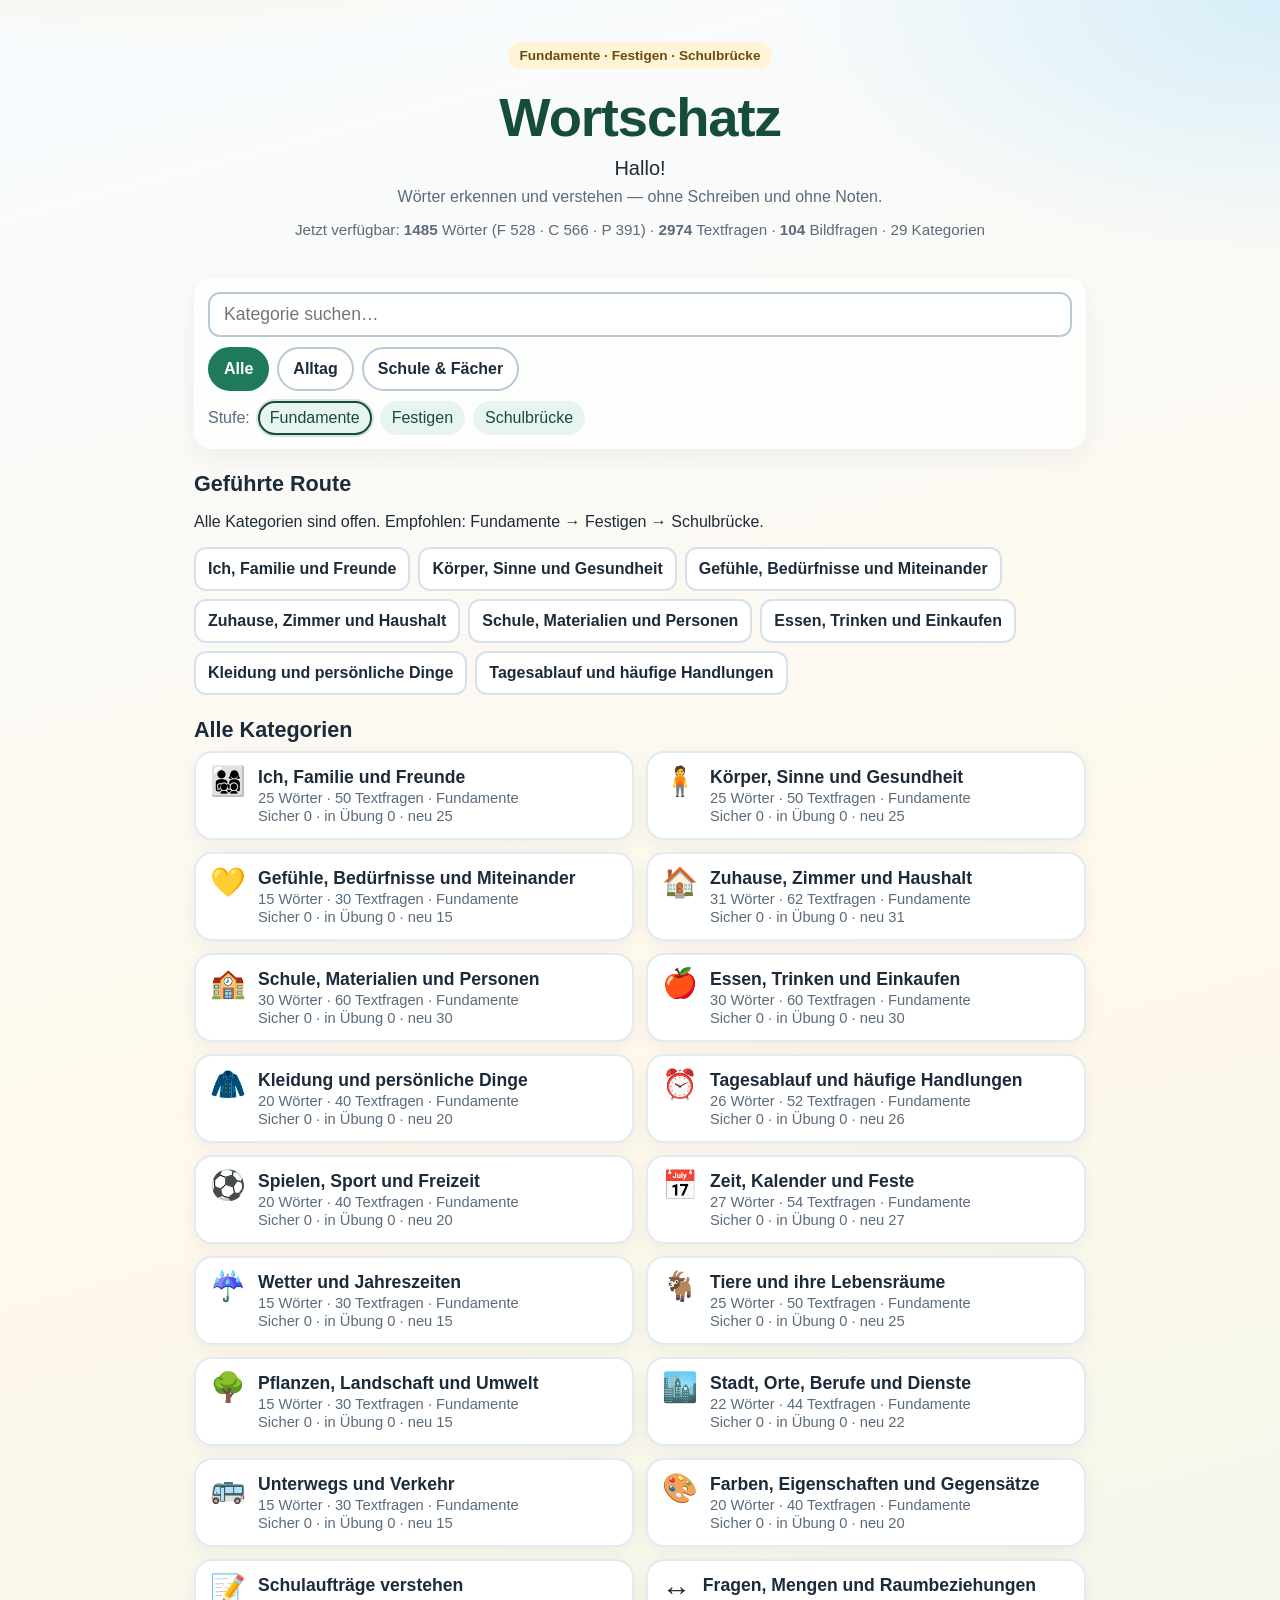
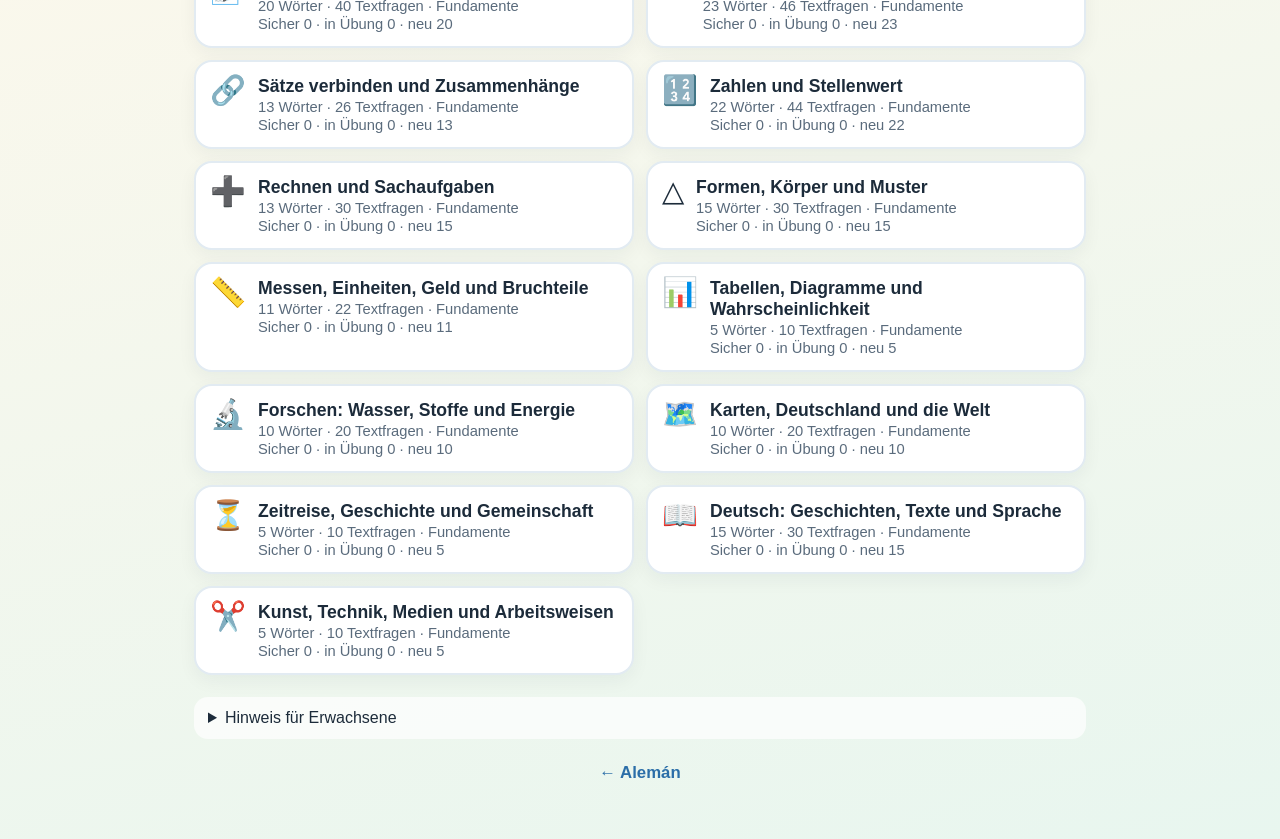
==== index.html @ 7591ca4e "Add files via upload" ====
<!DOCTYPE html>
<html lang="de">
<head>
  <meta charset="utf-8">
  <meta name="viewport" content="width=device-width, initial-scale=1">
  <meta name="color-scheme" content="light">
  <title>Wortschatz — Fundamente</title>
  <link rel="stylesheet" href="assets/css/wortschatz.css">
</head>
<body class="wz-body">
  <div class="wz-wrap" id="wzHub"></div>
  <script src="assets/js/config.js"></script>
  <script src="assets/js/progress.js"></script>
  <script src="assets/js/speech.js"></script>
  <script src="assets/js/scenes.js"></script>
  <script src="assets/js/data.js"></script>
  <script src="assets/js/hub.js"></script>
</body>
</html>
---- assets/css/wortschatz.css ----
:root {
  --wz-ink: #1c2b3a;
  --wz-muted: #5a6b7c;
  --wz-paper: #fffdf8;
  --wz-card: #ffffff;
  --wz-accent: #1f7a5c;
  --wz-accent-2: #c45c26;
  --wz-sky: #d7eef8;
  --wz-sun: #ffe7b3;
  --wz-ok: #1f7a5c;
  --wz-bad: #b33a3a;
  --wz-assist: #8a6d1b;
  --wz-radius: 18px;
  --wz-touch: 44px;
  --wz-font: "Segoe UI", "Trebuchet MS", "Noto Sans", sans-serif;
  --wz-display: "Trebuchet MS", "Segoe UI", sans-serif;
}

* { box-sizing: border-box; }
html { -webkit-text-size-adjust: 100%; }
body.wz-body {
  margin: 0;
  font-family: var(--wz-font);
  color: var(--wz-ink);
  background:
    radial-gradient(1200px 500px at 10% -10%, var(--wz-sun), transparent 60%),
    radial-gradient(900px 480px at 100% 0%, var(--wz-sky), transparent 55%),
    linear-gradient(165deg, #f7fbff 0%, #fff8eb 45%, #e8f6ef 100%);
  min-height: 100vh;
}
.wz-wrap { max-width: 920px; margin: 0 auto; padding: 16px 14px 40px; }

.visually-hidden {
  position: absolute !important;
  height: 1px; width: 1px;
  overflow: hidden; clip: rect(1px, 1px, 1px, 1px);
  white-space: nowrap;
}

.wz-hero { text-align: center; padding: 12px 8px 8px; }
.wz-brand {
  font-family: var(--wz-display);
  font-size: clamp(2.2rem, 8vw, 3.4rem);
  margin: 4px 0 8px;
  letter-spacing: -0.02em;
  color: #154c3a;
}
.wz-draft {
  display: inline-block;
  background: #fff4d6;
  color: #6a4b10;
  border-radius: 999px;
  padding: 6px 12px;
  font-size: 0.85rem;
  font-weight: 700;
}
.wz-hello { font-size: 1.25rem; margin: 8px 0; }
.wz-lead { color: var(--wz-muted); margin: 0 auto 8px; max-width: 34rem; }
.wz-counts { font-size: 0.95rem; color: var(--wz-muted); }

.wz-controls {
  background: rgba(255,255,255,0.75);
  border-radius: var(--wz-radius);
  padding: 14px;
  margin: 16px 0;
  box-shadow: 0 8px 24px rgba(28,43,58,0.06);
}
.wz-search-wrap input {
  width: 100%;
  min-height: var(--wz-touch);
  font-size: 1.1rem;
  border: 2px solid #b7c9d6;
  border-radius: 12px;
  padding: 10px 14px;
  background: #fff;
}
.wz-filters { display: flex; flex-wrap: wrap; gap: 8px; margin-top: 10px; }
.wz-chip, .wz-btn, .wz-choice, .wz-door {
  min-height: var(--wz-touch);
  font: inherit;
  cursor: pointer;
}
.wz-chip {
  border: 2px solid #b7c9d6;
  background: #fff;
  border-radius: 999px;
  padding: 8px 14px;
  font-weight: 700;
  color: var(--wz-ink);
}
.wz-chip.is-on { background: var(--wz-accent); color: #fff; border-color: var(--wz-accent); }
.wz-level-row { margin-top: 10px; color: var(--wz-muted); display: flex; flex-wrap: wrap; gap: 8px; align-items: center; }
.wz-pill {
  display: inline-block;
  padding: 6px 10px;
  border-radius: 999px;
  background: #e7f5ee;
  color: #154c3a;
  font-weight: 700;
  font-size: 0.9rem;
}
.wz-pill.is-soon { background: #eee; color: #777; font-weight: 600; }
.wz-level-chip {
  border: 2px solid transparent;
  cursor: pointer;
  font: inherit;
}
.wz-level-chip.is-selected {
  border-color: #154c3a;
  box-shadow: 0 0 0 2px rgba(21, 76, 58, 0.15);
}

.wz-route, .wz-doors, .wz-adult { margin: 22px 0; }
.wz-route h2, .wz-doors h2 { font-size: 1.35rem; margin-bottom: 8px; }
.wz-route-list { display: flex; flex-wrap: wrap; gap: 8px; list-style: none; padding: 0; margin: 0; }
.wz-route-list li a {
  display: inline-flex; align-items: center;
  min-height: var(--wz-touch);
  padding: 8px 12px;
  background: #fff;
  border-radius: 12px;
  text-decoration: none;
  color: var(--wz-ink);
  border: 2px solid #d5e2ec;
  font-weight: 650;
}

.wz-door-grid {
  display: grid;
  grid-template-columns: 1fr;
  gap: 12px;
}
@media (min-width: 640px) {
  .wz-door-grid { grid-template-columns: 1fr 1fr; }
}
.wz-door {
  display: flex;
  gap: 12px;
  align-items: flex-start;
  text-decoration: none;
  color: inherit;
  background: var(--wz-card);
  border-radius: var(--wz-radius);
  padding: 14px;
  border: 2px solid #e2ebf2;
  box-shadow: 0 6px 18px rgba(28,43,58,0.05);
  transition: transform 0.15s ease, border-color 0.15s ease;
}
.wz-door:hover, .wz-door:focus-visible {
  transform: translateY(-2px);
  border-color: var(--wz-accent);
  outline: none;
}
.wz-door-emoji { font-size: 1.8rem; line-height: 1; }
.wz-door-title { display: block; font-weight: 800; font-size: 1.1rem; }
.wz-door-meta, .wz-door-prog { display: block; color: var(--wz-muted); font-size: 0.92rem; margin-top: 2px; }

.wz-adult details {
  background: rgba(255,255,255,0.7);
  border-radius: 14px;
  padding: 12px 14px;
}
.wz-adult-body { color: var(--wz-muted); font-size: 0.95rem; }
.wz-footer-nav { text-align: center; margin-top: 24px; }
.wz-footer-nav a { color: #2b6ea8; font-weight: 700; text-decoration: none; font-size: 1.05rem; }

/* Game runtime */
.wz-top {
  display: flex; flex-wrap: wrap; gap: 10px; align-items: center;
  margin-bottom: 12px;
}
.wz-back {
  min-height: var(--wz-touch);
  display: inline-flex; align-items: center;
  padding: 8px 12px;
  text-decoration: none;
  color: #2b6ea8;
  font-weight: 700;
  border-radius: 12px;
  background: rgba(255,255,255,0.7);
}
.wz-cat-title { margin: 0; font-size: 1.35rem; }
.wz-cat-sub { margin: 2px 0 0; color: var(--wz-muted); }
.wz-progress-mini {
  margin-left: auto;
  background: #fff;
  border-radius: 999px;
  padding: 8px 12px;
  font-weight: 800;
  border: 2px solid #d5e2ec;
}
.wz-card {
  background: var(--wz-card);
  border-radius: 22px;
  padding: 18px 16px;
  box-shadow: 0 10px 28px rgba(28,43,58,0.08);
  border: 2px solid #e8eef4;
}
.wz-mode-label {
  display: inline-block;
  background: #e7f5ee;
  color: #154c3a;
  font-weight: 800;
  font-size: 0.85rem;
  padding: 6px 10px;
  border-radius: 999px;
  margin: 0 0 10px;
}
.wz-lemma { font-size: clamp(1.8rem, 6vw, 2.4rem); font-weight: 900; margin: 8px 0; color: #154c3a; }
.wz-grammar { font-size: 1.1rem; font-weight: 700; color: #3d5a6c; }
.wz-def { font-size: 1.2rem; line-height: 1.45; margin: 12px 0 6px; }
.wz-example { font-size: 1.12rem; line-height: 1.4; color: var(--wz-muted); font-style: italic; }
.wz-prompt { font-size: 1.2rem; line-height: 1.35; margin: 0 0 10px; }
.wz-stimulus {
  background: #f4f8fb;
  border-radius: 14px;
  padding: 12px 14px;
  font-size: 1.15rem;
  line-height: 1.45;
  margin-bottom: 12px;
  border: 2px solid #d9e6f0;
}
.wz-scene, .wz-choice-scene {
  background: #f8fafc;
  border-radius: 12px;
  padding: 6px;
  border: 2px solid #d9e6f0;
  margin: 8px 0;
}
.wz-stim-scene {
  max-width: 280px;
  margin-left: auto;
  margin-right: auto;
}
.wz-choices {
  display: grid;
  gap: 10px;
  grid-template-columns: 1fr;
}
/* Compact compare grid for scene/image options (3 choices → 2+1) */
.wz-choices.wz-choices--scenes {
  grid-template-columns: repeat(2, minmax(0, 1fr));
  gap: 8px;
  align-items: stretch;
}
.wz-choices.wz-choices--scenes .wz-choice {
  min-height: var(--wz-touch);
  padding: 6px;
  display: flex;
  flex-direction: column;
  justify-content: center;
  text-align: center;
}
.wz-choices.wz-choices--scenes .wz-choice:last-child:nth-child(odd) {
  grid-column: 1 / -1;
  max-width: 50%;
  justify-self: center;
  width: 100%;
}
.wz-choices.wz-choices--scenes .wz-choice-scene {
  margin: 0;
  padding: 4px;
  border-width: 1px;
  flex: 1;
}
.wz-choices.wz-choices--scenes .wz-choice-scene svg {
  width: 100%;
  height: auto;
  max-height: 118px;
}
.wz-choice {
  text-align: left;
  width: 100%;
  border: 3px solid #c9d7e4;
  background: #fff;
  border-radius: 16px;
  padding: 12px 14px;
  font-size: 1.15rem;
  font-weight: 700;
  color: var(--wz-ink);
  min-height: var(--wz-touch);
}
.wz-choice[aria-pressed="true"] { border-color: #2b6ea8; background: #eaf4ff; }
.wz-choice.is-correct {
  border-color: var(--wz-ok);
  background: #e5f7ee;
  box-shadow: inset 0 0 0 2px var(--wz-ok);
}
.wz-choice.is-wrong {
  border-color: var(--wz-bad);
  background: #fdecec;
  box-shadow: inset 0 0 0 2px var(--wz-bad);
}
.wz-choice:focus-visible, .wz-btn:focus-visible, .wz-chip:focus-visible, .wz-back:focus-visible {
  outline: 3px solid #2b6ea8;
  outline-offset: 2px;
}
.wz-feedback {
  margin-top: 12px;
  padding: 12px;
  border-radius: 12px;
  font-weight: 700;
}
.wz-feedback.is-ok { background: #e5f7ee; color: #145c3f; }
.wz-feedback.is-bad { background: #fdecec; color: #7a2020; }
.wz-feedback.is-assist { background: #fff4d6; color: #6a4b10; }

.wz-actions {
  display: flex; flex-wrap: wrap; gap: 10px;
  margin-top: 14px;
}
.wz-btn {
  display: inline-flex; align-items: center; justify-content: center;
  border: 0;
  border-radius: 14px;
  padding: 12px 18px;
  font-weight: 800;
  font-size: 1.1rem;
  text-decoration: none;
  color: #fff;
}
.wz-btn-primary { background: var(--wz-accent); }
.wz-btn-secondary { background: #2b6ea8; }
.wz-btn-ghost { background: #8a94a8; }
.wz-btn:disabled { opacity: 0.5; cursor: not-allowed; }

.wz-help-panel { margin-top: 10px; }
.wz-help-box {
  background: #fff8e8;
  border: 2px solid #e6d2a0;
  border-radius: 14px;
  padding: 12px 14px;
}
.wz-help-warn { color: #8a6d1b; font-size: 0.92rem; }
.wz-voice-note { color: var(--wz-muted); font-size: 0.95rem; }
.wz-stats { padding-left: 1.1rem; font-size: 1.05rem; }
.wz-note { color: var(--wz-muted); font-size: 0.95rem; }
.wz-loading, .wz-error { text-align: center; padding: 40px 12px; font-size: 1.15rem; }

@media (max-width: 420px) {
  .wz-wrap { padding: 10px 10px 28px; }
  .wz-card { padding: 12px 10px; }
  .wz-choices.wz-choices--scenes {
    gap: 6px;
  }
  .wz-choices.wz-choices--scenes .wz-choice-scene svg {
    max-height: 100px;
  }
  .wz-stim-scene {
    max-width: 220px;
  }
  .wz-def, .wz-stimulus { font-size: 1.08rem; }
}

@media (prefers-reduced-motion: reduce) {
  .wz-door { transition: none; }
  .wz-door:hover { transform: none; }
}
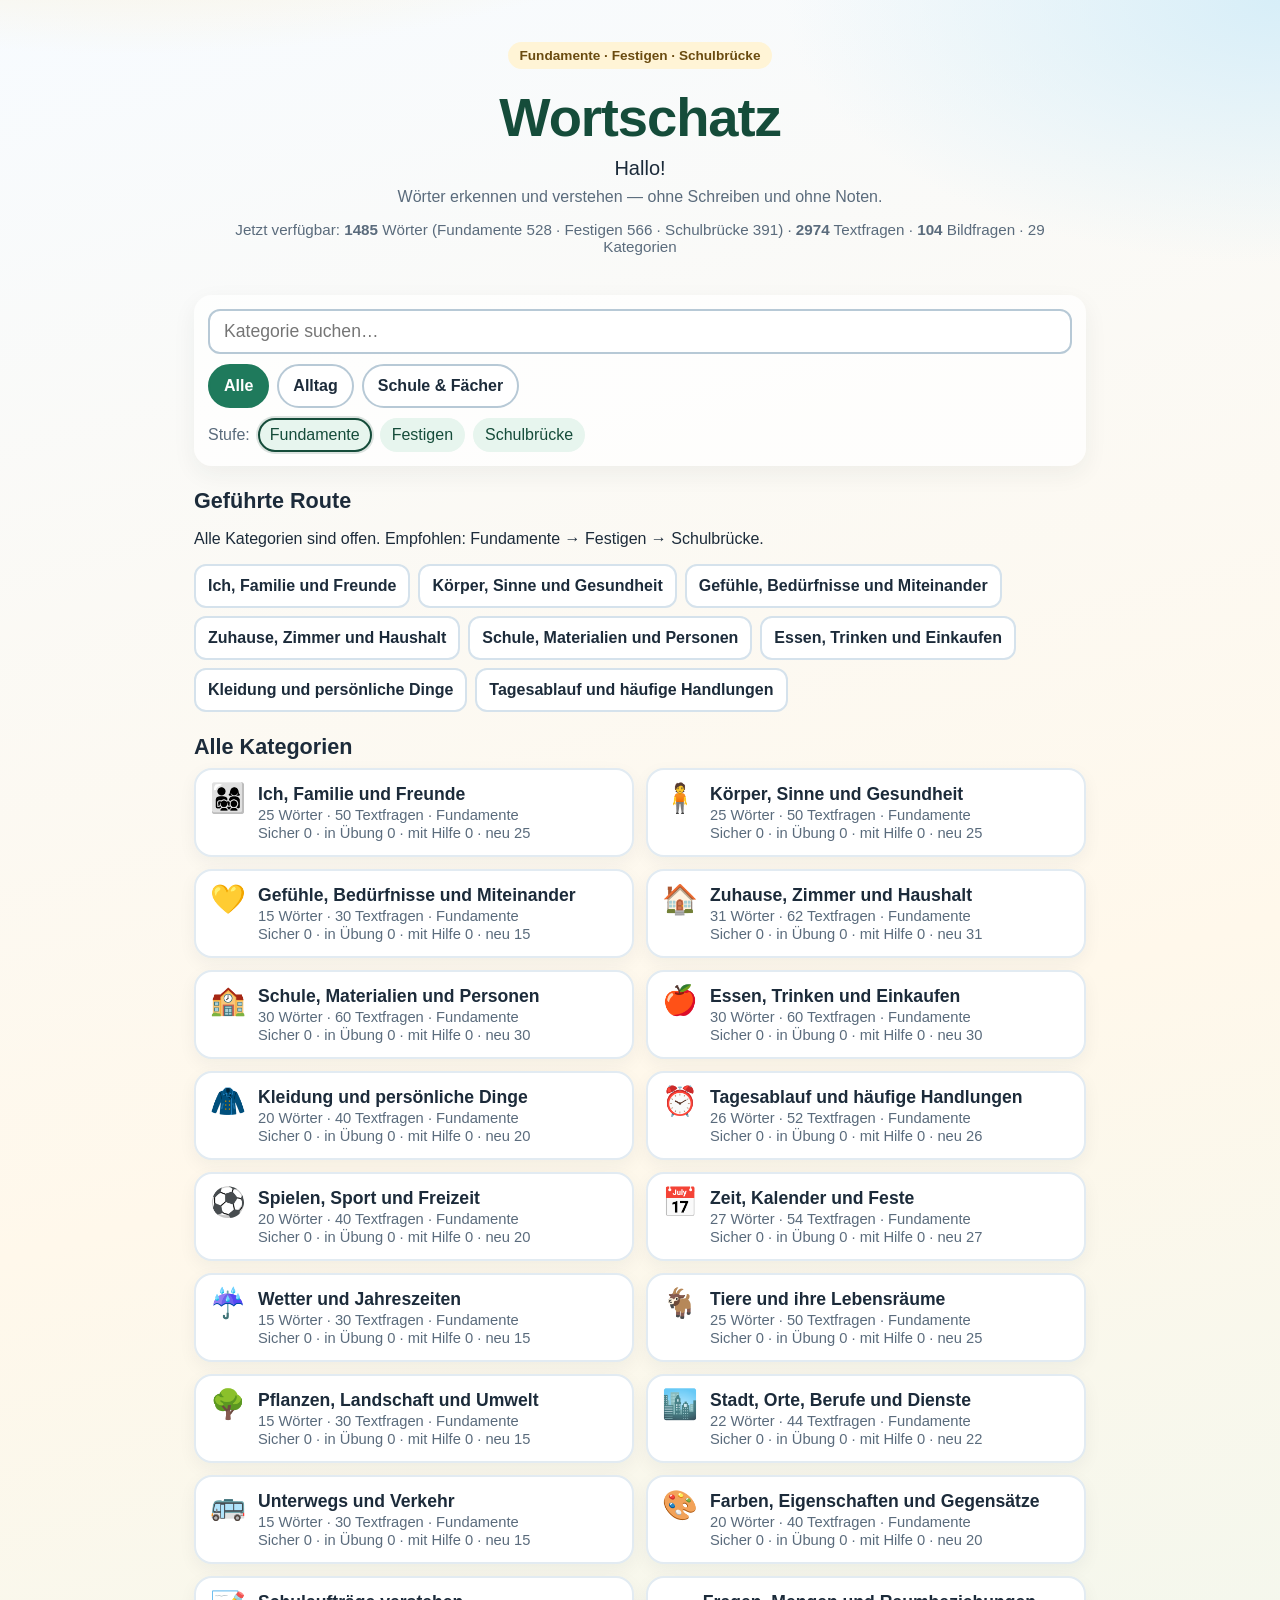
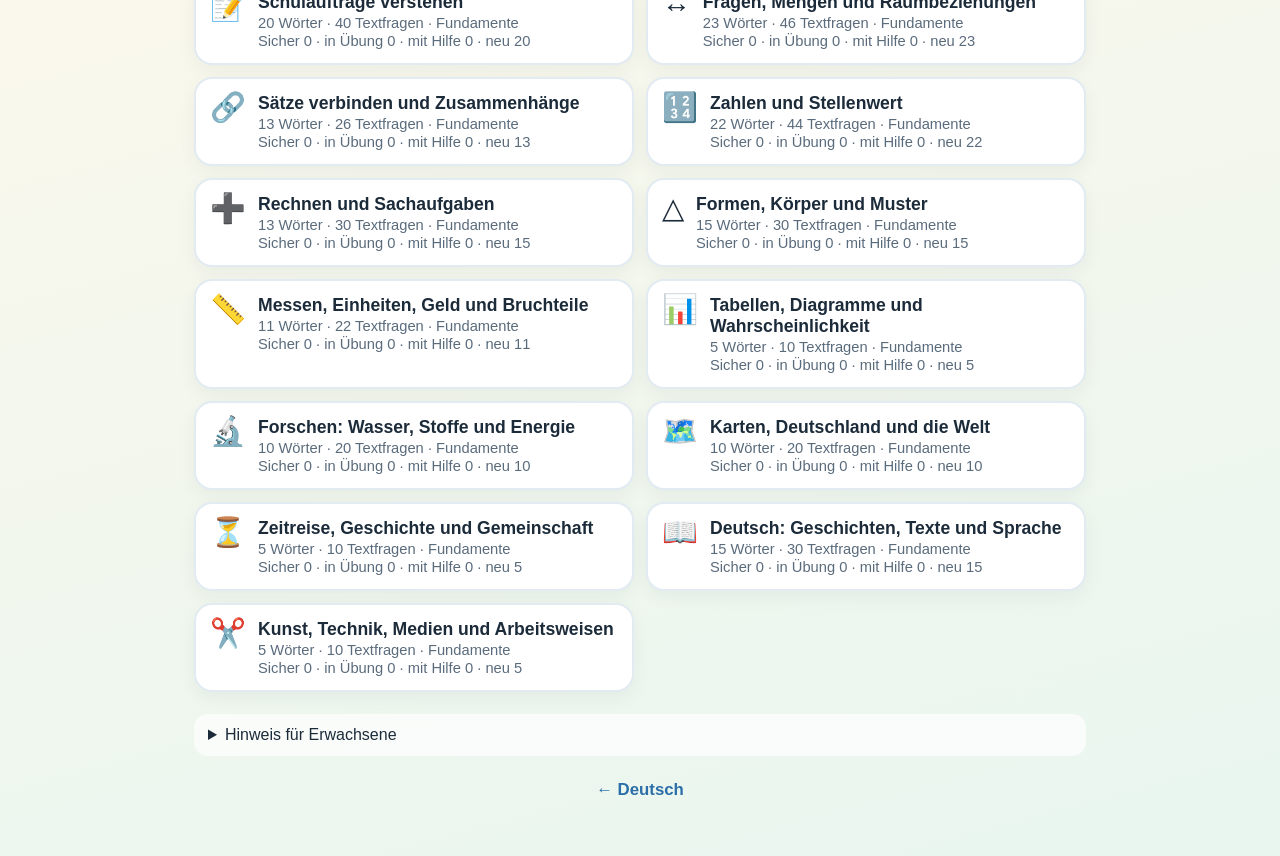
==== commit 86f4d8d1: "Wortschatz 1.2.1-FCP: correcciones de auditoría Overlay the 15 audited release files from the 1.2.1-" ====
--- a/index.html
+++ b/index.html
@@ -5,15 +5,16 @@
   <meta name="viewport" content="width=device-width, initial-scale=1">
   <meta name="color-scheme" content="light">
   <title>Wortschatz — Fundamente</title>
-  <link rel="stylesheet" href="assets/css/wortschatz.css">
+  <link rel="icon" href="assets/favicon.svg" type="image/svg+xml">
+  <link rel="stylesheet" href="assets/css/wortschatz.css?v=1.2.1">
 </head>
 <body class="wz-body">
   <div class="wz-wrap" id="wzHub"></div>
-  <script src="assets/js/config.js"></script>
-  <script src="assets/js/progress.js"></script>
-  <script src="assets/js/speech.js"></script>
-  <script src="assets/js/scenes.js"></script>
-  <script src="assets/js/data.js"></script>
-  <script src="assets/js/hub.js"></script>
+  <script src="assets/js/config.js?v=1.2.1"></script>
+  <script src="assets/js/progress.js?v=1.2.1"></script>
+  <script src="assets/js/speech.js?v=1.2.1"></script>
+  <script src="assets/js/scenes.js?v=1.2.1"></script>
+  <script src="assets/js/data.js?v=1.2.1"></script>
+  <script src="assets/js/hub.js?v=1.2.1"></script>
 </body>
 </html>
--- a/assets/css/wortschatz.css
+++ b/assets/css/wortschatz.css
@@ -356,3 +356,19 @@
   .wz-door { transition: none; }
   .wz-door:hover { transform: none; }
 }
+
+/* 1.2.1: study card picture stays compact on tablets so "Weiter" and "Hilfe" stay visible */
+.wz-study .wz-scene {
+  max-width: 300px;
+  margin-left: auto;
+  margin-right: auto;
+}
+.wz-study .wz-scene svg { max-height: 34vh; }
+/* 1.2.1: action buttons stay reachable at the bottom of the screen */
+.wz-actions {
+  position: sticky;
+  bottom: 0;
+  z-index: 5;
+  padding: 10px 0 12px;
+  background: linear-gradient(180deg, rgba(255, 253, 248, 0) 0%, rgba(255, 253, 248, 0.96) 30%);
+}
